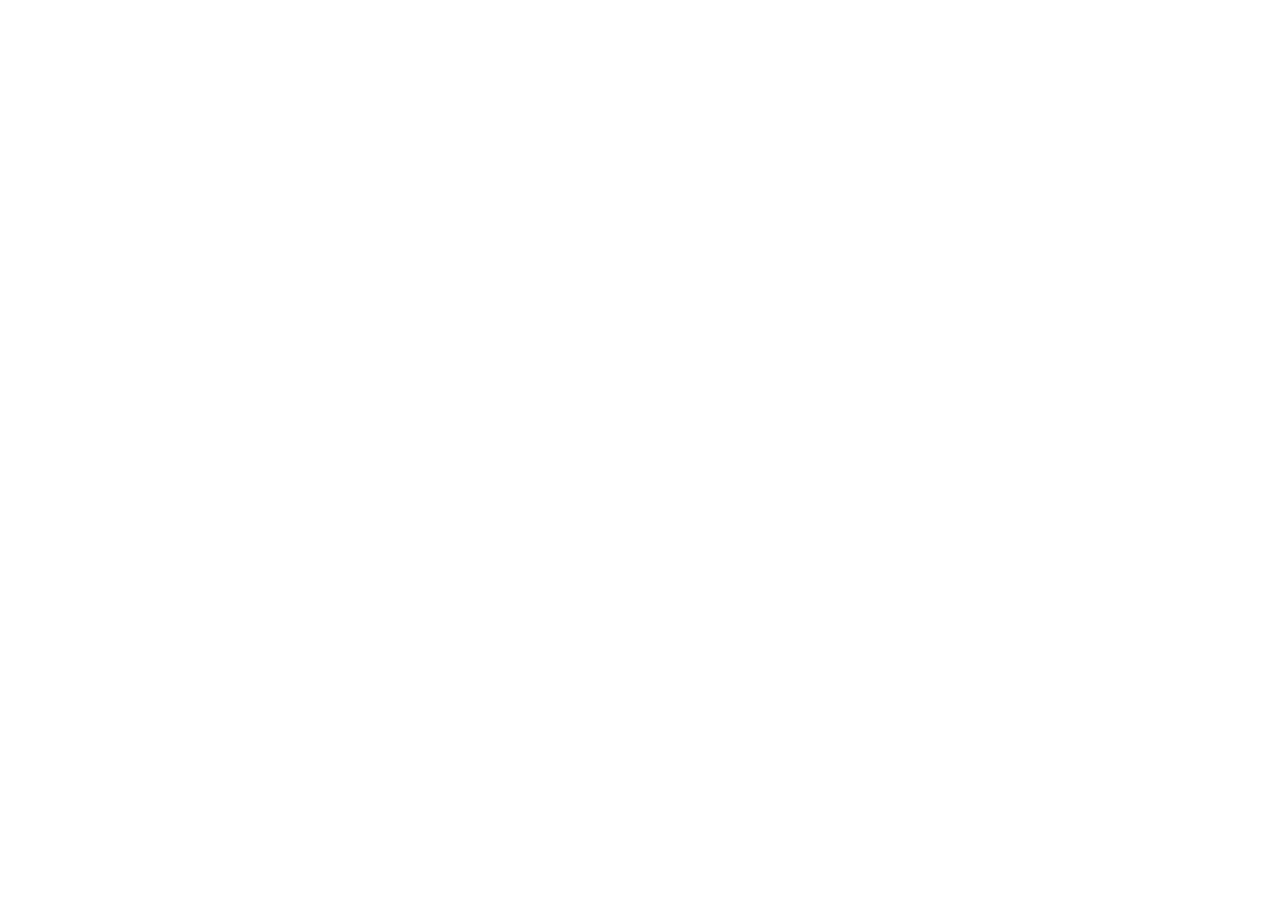
==== question/index.html @ 3b26c225 "feat: show question domain badges" ====
<!doctype html>
<html lang="ko">
  <head>
    <meta charset="UTF-8" />
    <meta
      name="viewport"
      content="width=device-width, initial-scale=1, viewport-fit=cover"
    />
    <title>AWS AI Practitioner 문제 연습장</title>
    <link rel="stylesheet" href="../styles.css" />
  </head>
  <body>
    <div class="app-shell">
      <header class="hero is-hidden" id="hero">
        <p class="hero__eyebrow">AWS AI Practitioner</p>
        <h1>문제 연습장</h1>
        <p class="hero__copy">
          모바일에서 빠르게 문제를 풀고, 정답 이유와 오답 포인트를 바로 확인할 수
          있게 구성했습니다.
        </p>
        <div class="hero__stats" id="hero-stats"></div>
        <div class="hero__actions">
          <div class="start-mode-group" aria-label="시작 방식 선택">
            <a class="primary-button primary-link hero__start-button" href="../question/?order=random">
              랜덤 시작
            </a>
            <a class="secondary-button primary-link hero__start-button" href="../question/?order=sequence">
              순서대로 시작
            </a>
            <a class="secondary-button primary-link hero__start-button" href="../question/?order=reverse">
              역순 시작
            </a>
          </div>
          <section class="exam-launch" aria-label="실전 65문제 모의시험">
            <div class="exam-launch__copy">
              <p class="exam-launch__eyebrow">실전 65문제</p>
              <h2>90분 모의시험</h2>
              <p class="exam-launch__desc">
                도메인 비중 20/24/28/14/14를 반영해 65문항을 구성하고, 이 중
                15문항은 비채점 허수 문항으로 처리합니다.
              </p>
            </div>
            <a class="primary-button primary-link hero__start-button" href="../question/?session=exam&fresh=1">
              실전 시작
            </a>
          </section>
          <button
            class="secondary-button hero__reset-button"
            id="reset-progress-button"
            data-reset-progress="true"
            type="button"
          >
            처음부터 다시 풀기
          </button>
          <p class="hero__hint">
            시작하면 랜딩 영역은 사라지고 문제 화면만 표시됩니다.
          </p>
        </div>
      </header>

      <main class="main-content" id="main-content">
        <section class="panel panel--quiz is-active" id="quiz-panel">
          <div class="panel__toolbar">
            <div class="segmented" role="tablist" aria-label="문제 모드">
              <button class="segmented__button is-active" data-mode="random" type="button">
                문제 풀이
              </button>
              <button class="segmented__button" data-mode="wrong" type="button">
                오답 다시 풀기
              </button>
              <button class="segmented__button" data-mode="glossary" type="button">
                용어정리 모음
              </button>
            </div>
          </div>

          <section class="quiz-view" id="quiz-view">
            <div class="quiz-meta">
              <div class="quiz-meta__badges">
                <span class="pill" id="mode-badge">문제 풀이</span>
                <span class="pill pill--muted" id="question-id">Q 1</span>
                <span class="pill pill--domain is-hidden" id="domain-badge">도메인 1</span>
              </div>
              <button class="ghost-button quiz-meta__list-button" id="open-question-sheet-button" type="button">
                문제 풀이 현황
              </button>
            </div>
            <div class="quiz-progress" id="quiz-progress">
              <span class="pill pill--progress" id="progress-completed">완료 0문제</span>
              <span class="pill pill--success pill--progress" id="progress-correct">정답 0문제</span>
              <span class="pill pill--muted pill--progress" id="progress-remaining">남음 409문제</span>
              <span class="pill pill--danger pill--progress" id="progress-wrong">오답 0문제</span>
            </div>
            <section class="exam-banner is-hidden" id="exam-banner">
              <div class="exam-banner__top">
                <div>
                  <p class="exam-banner__eyebrow">실전 65문제</p>
                  <h3 class="exam-banner__title">AIF-C01 모의시험</h3>
                </div>
                <div class="exam-timer" id="exam-timer">90:00</div>
              </div>
              <div class="exam-banner__pills">
                <span class="pill pill--progress" id="exam-progress-index">1 / 65</span>
                <span class="pill pill--muted pill--progress" id="exam-progress-answered">응답 0문제</span>
                <span class="pill pill--danger pill--progress" id="exam-progress-remaining-time">남은 90:00</span>
              </div>
              <p class="exam-banner__copy">
                도메인 비중을 반영한 총 65문항 중 15문항은 비채점입니다. 시험 중에는
                어떤 문항이 허수인지 표시되지 않고, 정답과 해설은 종료 후에만
                공개됩니다.
              </p>
            </section>

            <article class="question-card" id="question-card">
              <div class="question-card__header">
                <h2 id="question-title">문제를 불러오는 중입니다.</h2>
              </div>
              <p class="question-card__subtitle" id="question-subtitle">
                단일 선택, 복수 선택, 매칭형, 순서형 문제를 제공합니다.
              </p>
              <div class="question-card__body">
                <p class="question-card__prompt" id="question-prompt"></p>
                <p class="question-card__prompt question-card__prompt--english is-hidden" id="question-prompt-english"></p>
              </div>
            </article>

            <form class="options" id="options-form"></form>

            <div class="action-row" id="action-row">
              <button class="primary-button" id="check-answer-button" type="button" disabled>
                정답 확인
              </button>
            </div>

            <section class="feedback-card is-hidden" id="feedback-card"></section>
            <section class="exam-result-card is-hidden" id="exam-result-card"></section>

            <section class="wrong-note is-hidden" id="wrong-note-summary">
              <div class="wrong-note__header">
                <h3>오답 노트</h3>
                <div class="wrong-note__actions">
                  <button class="ghost-button" id="remove-current-wrong-button" type="button">
                    현재 문제 제거
                  </button>
                  <button class="ghost-button" id="clear-wrong-button" type="button">
                    초기화
                  </button>
                </div>
              </div>
              <div id="wrong-note-list"></div>
            </section>
          </section>

          <section class="glossary-view is-hidden" id="glossary-view">
            <div class="glossary-toolbar">
              <label class="search-field">
                <span>검색</span>
                <input
                  id="glossary-search"
                  type="search"
                  placeholder="예: RAG, Bedrock, Temperature"
                />
              </label>
            </div>
            <div class="glossary-grid" id="glossary-grid"></div>
          </section>
        </section>

        <div class="floating-actions">
          <a class="ghost-button ghost-button--floating ghost-button--floating-secondary primary-link" href="../">
            홈
          </a>
          <button class="ghost-button ghost-button--floating" id="next-question-button" type="button">
            다음
          </button>
        </div>
      </main>

      <div class="sheet-backdrop is-hidden" id="question-sheet-backdrop"></div>
      <section class="question-sheet is-hidden" id="question-sheet" aria-hidden="true">
        <div class="question-sheet__grabber"></div>
        <div class="question-sheet__header">
          <div>
            <p class="question-sheet__eyebrow">문제 목록</p>
            <h2>전체 진행 현황</h2>
          </div>
          <button class="ghost-button" id="close-question-sheet-button" type="button">
            닫기
          </button>
        </div>
        <div class="question-status-summary" id="question-status-summary-sheet"></div>
        <div class="question-palette" id="question-palette-sheet"></div>
      </section>
    </div>

    <script src="../questions.js"></script>
    <script src="../app.js"></script>
  </body>
</html>
---- styles.css ----
:root {
  --bg: #f6efe3;
  --bg-strong: #eedec9;
  --surface: rgba(255, 251, 245, 0.92);
  --surface-strong: #fff9f0;
  --line: rgba(137, 94, 42, 0.14);
  --line-strong: rgba(137, 94, 42, 0.24);
  --ink: #1f2937;
  --ink-soft: #5f6777;
  --accent: #ff6b2c;
  --accent-strong: #d94a11;
  --accent-wash: rgba(255, 107, 44, 0.12);
  --success: #1f8a52;
  --success-wash: rgba(31, 138, 82, 0.12);
  --danger: #cf3e36;
  --danger-wash: rgba(207, 62, 54, 0.12);
  --shadow: 0 16px 38px rgba(92, 64, 25, 0.12);
  --radius-xl: 28px;
  --radius-lg: 22px;
  --radius-md: 16px;
  --radius-sm: 12px;
  --font-sans: "SUIT Variable", "Pretendard Variable", "Noto Sans KR",
    "Apple SD Gothic Neo", sans-serif;
}

* {
  box-sizing: border-box;
}

html {
  min-height: 100%;
}

body {
  margin: 0;
  min-height: 100vh;
  background:
    radial-gradient(circle at top, rgba(255, 232, 189, 0.88), transparent 36%),
    linear-gradient(180deg, #fff8ef 0%, var(--bg) 58%, #e9ddcc 100%);
  color: var(--ink);
  font-family: var(--font-sans);
}

body.is-sheet-open {
  overflow: hidden;
}

button,
a,
input,
select {
  font: inherit;
}

.app-shell {
  width: min(100%, 760px);
  margin: 0 auto;
  padding: 20px 16px calc(32px + env(safe-area-inset-bottom));
}

.app-shell--started {
  padding-bottom: calc(120px + env(safe-area-inset-bottom));
}

.hero {
  position: relative;
  overflow: hidden;
  padding: 22px 20px;
  border: 1px solid rgba(255, 255, 255, 0.64);
  border-radius: 32px;
  background:
    linear-gradient(145deg, rgba(255, 255, 255, 0.8), rgba(255, 244, 230, 0.95)),
    linear-gradient(120deg, rgba(255, 107, 44, 0.08), transparent 40%);
  box-shadow: var(--shadow);
}

.hero::after {
  content: "";
  position: absolute;
  inset: auto -28px -44px auto;
  width: 148px;
  height: 148px;
  border-radius: 50%;
  background: rgba(255, 107, 44, 0.12);
  filter: blur(2px);
}

.hero__eyebrow {
  margin: 0 0 6px;
  color: var(--accent-strong);
  font-size: 0.82rem;
  font-weight: 800;
  letter-spacing: 0.08em;
  text-transform: uppercase;
}

.hero h1 {
  margin: 0;
  font-size: clamp(1.85rem, 6vw, 2.6rem);
  line-height: 1.05;
  letter-spacing: -0.04em;
}

.hero__copy {
  position: relative;
  z-index: 1;
  margin: 12px 0 0;
  max-width: 32rem;
  color: var(--ink-soft);
  line-height: 1.6;
}

.hero__stats {
  display: grid;
  grid-template-columns: repeat(3, minmax(0, 1fr));
  gap: 10px;
  margin-top: 16px;
}

.hero__actions {
  position: relative;
  z-index: 1;
  display: grid;
  gap: 10px;
  margin-top: 18px;
}

.start-mode-group {
  display: grid;
  gap: 8px;
}

.hero__start-button {
  width: 100%;
}

.hero__reset-button {
  width: 100%;
}

.exam-launch {
  display: grid;
  gap: 12px;
  padding: 16px;
  border: 1px solid rgba(255, 107, 44, 0.16);
  border-radius: 22px;
  background:
    linear-gradient(135deg, rgba(255, 107, 44, 0.1), rgba(255, 255, 255, 0.76)),
    rgba(255, 255, 255, 0.74);
}

.exam-launch__copy h2 {
  margin: 0;
  font-size: 1.12rem;
}

.exam-launch__eyebrow,
.exam-banner__eyebrow {
  margin: 0 0 4px;
  color: var(--accent-strong);
  font-size: 0.76rem;
  font-weight: 800;
  letter-spacing: 0.06em;
  text-transform: uppercase;
}

.exam-launch__desc,
.exam-banner__copy {
  margin: 8px 0 0;
  color: var(--ink-soft);
  line-height: 1.55;
  font-size: 0.92rem;
}

.primary-link {
  display: inline-flex;
  align-items: center;
  justify-content: center;
  text-decoration: none;
}

.hero__hint {
  margin: 0;
  color: var(--ink-soft);
  font-size: 0.9rem;
  line-height: 1.5;
}

.overview-board {
  margin-top: 16px;
  padding: 18px;
  border: 1px solid rgba(255, 255, 255, 0.64);
  border-radius: 28px;
  background: rgba(255, 250, 242, 0.84);
  box-shadow: var(--shadow);
}

.overview-board__header,
.question-sheet__header {
  display: flex;
  align-items: flex-start;
  justify-content: space-between;
  gap: 12px;
}

.overview-board__eyebrow,
.question-sheet__eyebrow {
  margin: 0 0 4px;
  color: var(--accent-strong);
  font-size: 0.8rem;
  font-weight: 800;
  letter-spacing: 0.04em;
  text-transform: uppercase;
}

.overview-board h2,
.question-sheet h2 {
  margin: 0;
  font-size: 1.24rem;
}

.overview-board__copy {
  margin: 10px 0 0;
  color: var(--ink-soft);
  line-height: 1.55;
  font-size: 0.94rem;
}

.question-status-summary {
  display: grid;
  grid-template-columns: repeat(3, minmax(0, 1fr));
  gap: 6px;
  margin-top: 12px;
}

.status-card {
  padding: 10px 8px;
  border: 1px solid var(--line);
  border-radius: 14px;
  background: rgba(255, 255, 255, 0.7);
  text-align: center;
}

.status-card--pending {
  background: rgba(31, 41, 55, 0.05);
}

.status-card--correct {
  background: var(--success-wash);
  border-color: rgba(31, 138, 82, 0.24);
}

.status-card--wrong {
  background: var(--danger-wash);
  border-color: rgba(207, 62, 54, 0.2);
}

.status-card__label {
  display: block;
  color: var(--ink-soft);
  font-size: 0.76rem;
  font-weight: 700;
}

.status-card__value {
  display: block;
  margin-top: 3px;
  font-size: 1rem;
  line-height: 1;
}

.question-palette {
  display: grid;
  grid-template-columns: repeat(14, minmax(0, 1fr));
  gap: 3px;
  margin-top: 12px;
}

.question-palette--overview {
  max-height: none;
  overflow: visible;
  padding-right: 0;
}

.question-palette__item {
  display: inline-flex;
  align-items: center;
  justify-content: center;
  min-height: 24px;
  padding: 0 2px;
  border: 1px solid transparent;
  border-radius: 8px;
  text-decoration: none;
  cursor: pointer;
  font-size: 0.68rem;
  font-weight: 800;
  line-height: 1;
  white-space: nowrap;
}

.question-palette__item--pending {
  background: rgba(31, 41, 55, 0.06);
  color: var(--ink-soft);
}

.question-palette__item--correct {
  background: var(--success-wash);
  color: var(--success);
}

.question-palette__item--wrong {
  background: var(--danger-wash);
  color: var(--danger);
}

.question-palette__item.is-current {
  border-color: rgba(255, 107, 44, 0.44);
  box-shadow: 0 0 0 3px rgba(255, 107, 44, 0.14);
}

.stat-card {
  padding: 12px 14px;
  border: 1px solid var(--line);
  border-radius: 18px;
  background: rgba(255, 255, 255, 0.6);
}

.stat-card__label {
  display: block;
  color: var(--ink-soft);
  font-size: 0.76rem;
}

.stat-card__value {
  display: block;
  margin-top: 4px;
  font-size: 1.12rem;
  font-weight: 800;
}

.main-content {
  margin-top: 16px;
}

.app-shell--started .main-content {
  margin-top: 0;
}

.panel {
  padding: 16px;
  border: 1px solid rgba(255, 255, 255, 0.6);
  border-radius: 28px;
  background: rgba(255, 250, 242, 0.84);
  box-shadow: var(--shadow);
  backdrop-filter: blur(8px);
}

.panel__toolbar {
  margin-bottom: 18px;
}

.segmented {
  display: flex;
  gap: 8px;
  width: 100%;
  padding: 6px;
  border: 1px solid var(--line);
  border-radius: 18px;
  background: rgba(255, 255, 255, 0.7);
  overflow-x: auto;
}

.segmented__button {
  flex: 1 0 0;
  min-width: max-content;
  padding: 12px 14px;
  border: 0;
  border-radius: 14px;
  background: transparent;
  color: var(--ink-soft);
  font-weight: 700;
}

.segmented__button.is-active {
  background: linear-gradient(135deg, var(--accent), #ff9454);
  color: white;
  box-shadow: 0 10px 24px rgba(255, 107, 44, 0.22);
}

.quiz-view,
.glossary-view {
  animation: fade-up 240ms ease;
}

.quiz-meta,
.action-row,
.wrong-note__header,
.glossary-toolbar,
.question-card__header {
  display: flex;
  align-items: center;
  justify-content: space-between;
  gap: 10px;
}

.quiz-meta__badges,
.wrong-note__actions {
  display: flex;
  align-items: center;
  gap: 8px;
  flex-wrap: wrap;
}

.quiz-meta__list-button {
  flex: 0 0 auto;
}

.quiz-progress {
  display: flex;
  flex-wrap: wrap;
  gap: 8px;
  margin-top: 10px;
}

.exam-banner,
.exam-result-card {
  margin-top: 14px;
  padding: 18px;
  border: 1px solid rgba(255, 107, 44, 0.18);
  border-radius: var(--radius-xl);
  background:
    linear-gradient(140deg, rgba(255, 255, 255, 0.9), rgba(255, 244, 229, 0.94)),
    var(--surface);
}

.exam-banner__top {
  display: flex;
  align-items: flex-start;
  justify-content: space-between;
  gap: 12px;
}

.exam-banner__title,
.exam-result-card__title {
  margin: 0;
  font-size: 1.1rem;
}

.exam-banner__pills,
.exam-result-card__grid,
.exam-result-card__actions {
  display: grid;
  gap: 8px;
}

.exam-banner__pills {
  margin-top: 14px;
  grid-template-columns: repeat(3, minmax(0, 1fr));
}

.exam-timer {
  display: inline-flex;
  align-items: center;
  justify-content: center;
  min-width: 92px;
  min-height: 42px;
  padding: 8px 12px;
  border-radius: 16px;
  background: rgba(31, 41, 55, 0.88);
  color: white;
  font-size: 1rem;
  font-weight: 900;
  letter-spacing: 0.03em;
}

.exam-timer.is-expiring {
  background: linear-gradient(135deg, #e85a4f, #cf3e36);
}

.pill--progress {
  min-height: 34px;
  padding: 7px 12px;
}

.pill {
  display: inline-flex;
  align-items: center;
  gap: 6px;
  padding: 8px 10px;
  border-radius: 999px;
  background: var(--accent-wash);
  color: var(--accent-strong);
  font-size: 0.82rem;
  font-weight: 800;
}

.pill--muted {
  background: rgba(31, 41, 55, 0.06);
  color: var(--ink-soft);
}

.pill--domain {
  background: rgba(137, 94, 42, 0.1);
  color: #895e2a;
}

.pill--success {
  background: var(--success-wash);
  color: var(--success);
}

.pill--danger {
  background: var(--danger-wash);
  color: var(--danger);
}

.question-card,
.feedback-card,
.wrong-note,
.glossary-card {
  margin-top: 14px;
  padding: 18px;
  border: 1px solid var(--line);
  border-radius: var(--radius-xl);
  background: var(--surface);
}

.question-card__subtitle {
  margin: 8px 0 0;
  color: var(--ink-soft);
  line-height: 1.55;
}

.question-card__body {
  margin-top: 16px;
}

.question-card__prompt {
  margin: 0;
  white-space: pre-line;
  line-height: 1.7;
  font-size: 1rem;
}

.question-card__prompt--english {
  margin-top: 12px;
  padding-top: 12px;
  border-top: 1px dashed var(--line-strong);
  color: var(--ink-soft);
  font-size: 0.94rem;
}

.options {
  display: grid;
  gap: 10px;
  margin-top: 14px;
}

.response-helper {
  padding: 12px 14px;
  border: 1px dashed var(--line-strong);
  border-radius: 16px;
  background: rgba(255, 255, 255, 0.58);
  color: var(--ink-soft);
  font-size: 0.93rem;
  line-height: 1.55;
}

.option-card {
  display: block;
  position: relative;
  cursor: pointer;
}

.option-card input {
  position: absolute;
  opacity: 0;
  pointer-events: none;
}

.option-card__inner {
  display: flex;
  gap: 12px;
  align-items: flex-start;
  padding: 16px;
  border: 1px solid var(--line);
  border-radius: 18px;
  background: var(--surface-strong);
  transition:
    transform 140ms ease,
    border-color 140ms ease,
    background 140ms ease,
    box-shadow 140ms ease;
}

.option-card__key {
  display: inline-flex;
  flex: 0 0 34px;
  align-items: center;
  justify-content: center;
  height: 34px;
  border-radius: 12px;
  background: rgba(31, 41, 55, 0.06);
  color: var(--ink-soft);
  font-weight: 800;
}

.option-card__body {
  display: grid;
  gap: 6px;
}

.option-card__text {
  margin: 0;
  line-height: 1.55;
}

.option-card__subtext {
  color: var(--ink-soft);
  font-size: 0.9rem;
  line-height: 1.5;
}

.option-card:hover .option-card__inner,
.option-card input:focus-visible + .option-card__inner {
  transform: translateY(-1px);
  border-color: rgba(255, 107, 44, 0.34);
}

.option-card.is-selected .option-card__inner {
  border-color: rgba(255, 107, 44, 0.6);
  background: rgba(255, 107, 44, 0.08);
  box-shadow: 0 10px 24px rgba(255, 107, 44, 0.14);
}

.option-card.is-correct .option-card__inner {
  border-color: rgba(31, 138, 82, 0.4);
  background: var(--success-wash);
}

.option-card.is-wrong .option-card__inner {
  border-color: rgba(207, 62, 54, 0.4);
  background: var(--danger-wash);
}

.matching-grid,
.ordering-list {
  display: grid;
  gap: 10px;
}

.matching-row,
.ordering-item {
  display: grid;
  gap: 12px;
  padding: 16px;
  border: 1px solid var(--line);
  border-radius: 18px;
  background: var(--surface-strong);
}

.matching-row.is-correct,
.ordering-item.is-correct {
  border-color: rgba(31, 138, 82, 0.4);
  background: var(--success-wash);
}

.matching-row.is-wrong,
.ordering-item.is-wrong {
  border-color: rgba(207, 62, 54, 0.4);
  background: var(--danger-wash);
}

.matching-row__prompt,
.ordering-item__text {
  margin: 0;
  line-height: 1.6;
}

.matching-row__select {
  display: grid;
  gap: 8px;
}

.matching-row__select span {
  color: var(--ink-soft);
  font-size: 0.86rem;
  font-weight: 700;
}

.matching-row__select select {
  width: 100%;
  min-height: 48px;
  padding: 12px 14px;
  border: 1px solid var(--line);
  border-radius: 14px;
  background: rgba(255, 255, 255, 0.94);
  color: var(--ink);
}

.matching-row__answer,
.ordering-item__answer,
.wrong-item__answer {
  margin: 0;
  color: var(--ink-soft);
  line-height: 1.55;
  font-size: 0.92rem;
}

.ordering-item {
  grid-template-columns: auto 1fr auto;
  align-items: start;
}

.ordering-item__order {
  display: inline-flex;
  align-items: center;
  justify-content: center;
  width: 34px;
  height: 34px;
  border-radius: 12px;
  background: rgba(31, 41, 55, 0.06);
  color: var(--ink-soft);
  font-weight: 800;
}

.ordering-item__body {
  display: grid;
  gap: 8px;
}

.ordering-item__controls {
  display: grid;
  gap: 8px;
}

.order-button {
  min-width: 56px;
  min-height: 42px;
  padding: 10px 12px;
  border: 0;
  border-radius: 12px;
  background: rgba(31, 41, 55, 0.08);
  color: var(--ink);
  font-weight: 800;
}

.order-button:disabled {
  opacity: 0.45;
}

.action-row {
  margin-top: 14px;
}

.primary-button,
.secondary-button,
.ghost-button {
  border: 0;
  border-radius: 16px;
  font-weight: 800;
}

.primary-button,
.secondary-button {
  flex: 1 0 0;
  min-height: 50px;
  padding: 14px 16px;
}

.primary-button {
  background: linear-gradient(135deg, var(--accent), #ff9454);
  color: white;
  box-shadow: 0 16px 28px rgba(255, 107, 44, 0.22);
}

.primary-button:disabled {
  opacity: 0.45;
  box-shadow: none;
}

.secondary-button,
.ghost-button {
  background: rgba(31, 41, 55, 0.05);
  color: var(--ink);
}

.ghost-button {
  min-height: 42px;
  padding: 10px 12px;
  white-space: nowrap;
}

.ghost-button:disabled {
  opacity: 0.45;
}

.floating-actions {
  position: fixed;
  right: 16px;
  bottom: max(92px, calc(16px + env(safe-area-inset-bottom)));
  z-index: 40;
  display: grid;
  gap: 10px;
  justify-items: end;
}

.ghost-button--floating {
  display: inline-flex;
  align-items: center;
  justify-content: center;
  width: 63.69px;
  min-width: 63.69px;
  height: 47.5px;
  min-height: 47.5px;
  padding: 0;
  border-radius: 999px;
  text-decoration: none;
}

.ghost-button--floating-secondary {
  background: rgba(255, 255, 255, 0.92);
  color: var(--ink);
  border: 1px solid rgba(92, 64, 25, 0.08);
  box-shadow: 0 12px 28px rgba(92, 64, 25, 0.14);
}

.ghost-button--floating:not(.ghost-button--floating-secondary) {
  background: linear-gradient(135deg, var(--accent), #ff9454);
  color: white;
  box-shadow: 0 18px 36px rgba(255, 107, 44, 0.28);
}

.ghost-button--floating:disabled {
  opacity: 0.4;
  box-shadow: none;
}

.sheet-backdrop {
  position: fixed;
  inset: 0;
  z-index: 70;
  background: rgba(15, 23, 42, 0.34);
}

.question-sheet {
  position: fixed;
  left: 50%;
  bottom: 0;
  z-index: 71;
  width: min(100%, 760px);
  max-height: calc(100dvh - 8px);
  padding: 12px 12px calc(14px + env(safe-area-inset-bottom));
  border-radius: 28px 28px 0 0;
  background: rgba(255, 249, 240, 0.98);
  box-shadow: 0 -18px 42px rgba(15, 23, 42, 0.16);
  overflow-y: auto;
  transform: translateX(-50%);
}

.question-sheet__grabber {
  width: 52px;
  height: 5px;
  margin: 0 auto 12px;
  border-radius: 999px;
  background: rgba(31, 41, 55, 0.14);
}

.feedback-card {
  white-space: pre-line;
}

.feedback-card__status {
  display: inline-flex;
  align-items: center;
  gap: 8px;
  padding: 8px 12px;
  border-radius: 999px;
  font-weight: 800;
}

.feedback-card__status.is-correct {
  background: var(--success-wash);
  color: var(--success);
}

.feedback-card__status.is-wrong {
  background: var(--danger-wash);
  color: var(--danger);
}

.exam-result-card__status {
  display: inline-flex;
  align-items: center;
  justify-content: center;
  padding: 8px 12px;
  border-radius: 999px;
  font-weight: 800;
}

.exam-result-card__status.is-pass {
  background: var(--success-wash);
  color: var(--success);
}

.exam-result-card__status.is-fail {
  background: var(--danger-wash);
  color: var(--danger);
}

.exam-result-card__copy,
.exam-result-card__note {
  margin: 10px 0 0;
  color: var(--ink-soft);
  line-height: 1.6;
}

.exam-result-card__grid {
  margin-top: 14px;
  grid-template-columns: repeat(2, minmax(0, 1fr));
}

.exam-result-stat {
  padding: 14px;
  border: 1px solid var(--line);
  border-radius: 18px;
  background: rgba(255, 255, 255, 0.72);
}

.exam-result-stat__label {
  display: block;
  color: var(--ink-soft);
  font-size: 0.82rem;
}

.exam-result-stat__value {
  display: block;
  margin-top: 4px;
  font-size: 1.08rem;
  font-weight: 900;
}

.exam-result-card__actions {
  margin-top: 14px;
}

.exam-result-card__actions .primary-button,
.exam-result-card__actions .secondary-button {
  width: 100%;
}

.feedback-card__title {
  margin: 14px 0 8px;
  font-size: 1.02rem;
}

.feedback-card__line {
  margin: 0;
  color: var(--ink-soft);
  line-height: 1.65;
}

.feedback-list {
  margin: 10px 0 0;
  padding-left: 18px;
  color: var(--ink-soft);
}

.feedback-list li {
  line-height: 1.65;
}

.wrong-note__header h3 {
  margin: 0;
}

.wrong-item {
  display: grid;
  gap: 6px;
  padding: 14px 0;
  border-top: 1px solid var(--line);
}

.wrong-item:first-child {
  border-top: 0;
}

.wrong-item__top {
  display: flex;
  align-items: center;
  justify-content: space-between;
  gap: 10px;
}

.wrong-item__title {
  margin: 0;
  font-weight: 800;
}

.wrong-item__meta {
  color: var(--ink-soft);
  font-size: 0.88rem;
}

.wrong-item__excerpt {
  margin: 0;
  color: var(--ink-soft);
  line-height: 1.55;
}

.wrong-item__button {
  align-self: flex-start;
  padding: 10px 12px;
  border: 0;
  border-radius: 12px;
  background: rgba(255, 107, 44, 0.1);
  color: var(--accent-strong);
  font-weight: 800;
}

.glossary-toolbar {
  margin-bottom: 12px;
}

.search-field {
  display: grid;
  gap: 8px;
  width: 100%;
}

.search-field span {
  color: var(--ink-soft);
  font-size: 0.88rem;
  font-weight: 700;
}

.search-field input {
  width: 100%;
  min-height: 48px;
  padding: 12px 14px;
  border: 1px solid var(--line);
  border-radius: 16px;
  background: rgba(255, 255, 255, 0.86);
}

.glossary-grid {
  display: grid;
  gap: 12px;
}

.glossary-card {
  margin-top: 0;
}

.glossary-card__term {
  margin: 0;
  font-size: 1.04rem;
}

.glossary-card__desc {
  margin: 10px 0 0;
  color: var(--ink-soft);
  line-height: 1.65;
}

.glossary-card__links {
  display: flex;
  flex-wrap: wrap;
  gap: 8px;
  margin-top: 12px;
}

.glossary-card__link {
  padding: 8px 10px;
  border: 0;
  border-radius: 999px;
  background: rgba(31, 41, 55, 0.06);
  color: var(--ink);
  font-weight: 700;
}

.empty-state {
  padding: 26px 18px;
  border: 1px dashed var(--line-strong);
  border-radius: 20px;
  background: rgba(255, 255, 255, 0.46);
  color: var(--ink-soft);
  text-align: center;
  line-height: 1.7;
}

.is-hidden {
  display: none !important;
}

body.is-exam-mode .panel__toolbar,
body.is-exam-mode #quiz-progress,
body.is-exam-mode #open-question-sheet-button,
body.is-exam-mode #next-question-button,
body.is-exam-mode #wrong-note-summary {
  display: none !important;
}

@keyframes fade-up {
  from {
    opacity: 0;
    transform: translateY(8px);
  }
  to {
    opacity: 1;
    transform: translateY(0);
  }
}

@media (min-width: 720px) {
  .app-shell {
    padding-top: 28px;
  }

  .hero,
  .panel {
    padding: 22px;
  }

  .start-mode-group {
    grid-template-columns: repeat(3, minmax(0, 1fr));
  }

  .exam-launch {
    grid-template-columns: minmax(0, 1fr) auto;
    align-items: center;
  }

  .glossary-grid {
    grid-template-columns: repeat(2, minmax(0, 1fr));
  }

  .question-palette {
    grid-template-columns: repeat(18, minmax(0, 1fr));
  }
}

@media (max-width: 520px) {
  .hero__stats {
    grid-template-columns: 1fr;
  }

  .overview-board__header,
  .question-sheet__header,
  .action-row,
  .question-card__header,
  .wrong-note__header,
  .glossary-toolbar,
  .exam-banner__top {
    flex-direction: column;
    align-items: stretch;
  }

  .wrong-item__top {
    flex-direction: column;
    align-items: flex-start;
  }

  .floating-actions {
    right: 16px;
  }

  .question-palette {
    grid-template-columns: repeat(15, minmax(0, 1fr));
    gap: 3px;
  }

  .exam-banner__pills,
  .exam-result-card__grid {
    grid-template-columns: 1fr;
  }

  .question-palette__item {
    min-height: 22px;
    font-size: 0.62rem;
    border-radius: 7px;
  }

  .ordering-item {
    grid-template-columns: 1fr;
  }

  .ordering-item__controls {
    grid-template-columns: repeat(2, minmax(0, 1fr));
  }
}
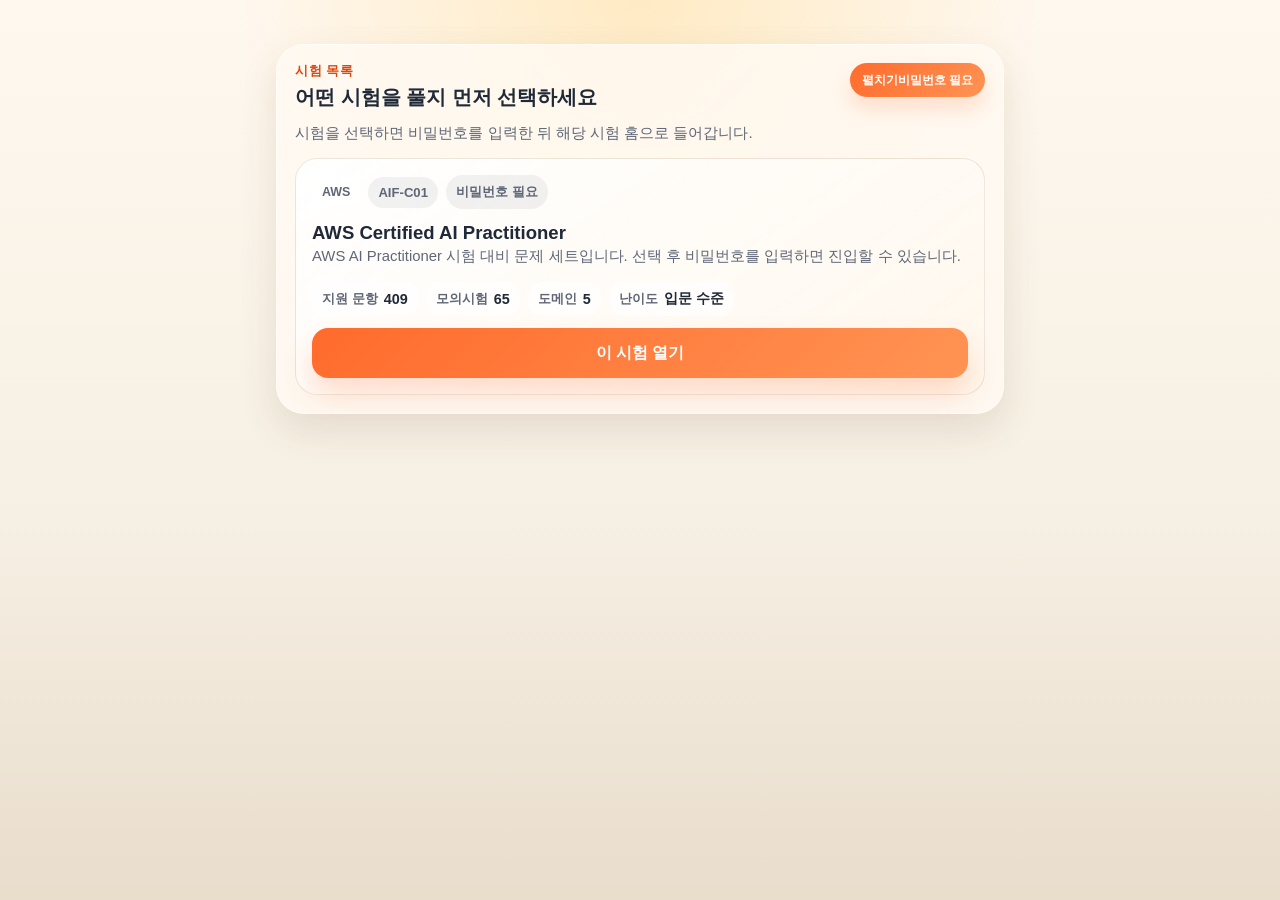
==== commit 3c530962: "feat: add exam selection front door" ====
--- a/question/index.html
+++ b/question/index.html
@@ -6,28 +6,40 @@
       name="viewport"
       content="width=device-width, initial-scale=1, viewport-fit=cover"
     />
-    <title>AWS AI Practitioner 문제 연습장</title>
+    <title>exam-practice | AWS AI Practitioner</title>
     <link rel="stylesheet" href="../styles.css" />
   </head>
   <body>
     <div class="app-shell">
       <header class="hero is-hidden" id="hero">
-        <p class="hero__eyebrow">AWS AI Practitioner</p>
-        <h1>문제 연습장</h1>
-        <p class="hero__copy">
+        <p class="hero__eyebrow">exam-practice</p>
+        <h1 id="hero-title">문제 연습장</h1>
+        <p class="hero__copy" id="hero-copy">
           모바일에서 빠르게 문제를 풀고, 정답 이유와 오답 포인트를 바로 확인할 수
           있게 구성했습니다.
         </p>
         <div class="hero__stats" id="hero-stats"></div>
         <div class="hero__actions">
           <div class="start-mode-group" aria-label="시작 방식 선택">
-            <a class="primary-button primary-link hero__start-button" href="../question/?order=random">
+            <a
+              class="primary-button primary-link hero__start-button"
+              data-start-order="random"
+              href="../question/?exam=aif-c01&order=random"
+            >
               랜덤 시작
             </a>
-            <a class="secondary-button primary-link hero__start-button" href="../question/?order=sequence">
+            <a
+              class="secondary-button primary-link hero__start-button"
+              data-start-order="sequence"
+              href="../question/?exam=aif-c01&order=sequence"
+            >
               순서대로 시작
             </a>
-            <a class="secondary-button primary-link hero__start-button" href="../question/?order=reverse">
+            <a
+              class="secondary-button primary-link hero__start-button"
+              data-start-order="reverse"
+              href="../question/?exam=aif-c01&order=reverse"
+            >
               역순 시작
             </a>
           </div>
@@ -40,7 +52,11 @@
                 15문항은 비채점 허수 문항으로 처리합니다.
               </p>
             </div>
-            <a class="primary-button primary-link hero__start-button" href="../question/?session=exam&fresh=1">
+            <a
+              class="primary-button primary-link hero__start-button"
+              data-start-session="exam"
+              href="../question/?exam=aif-c01&session=exam&fresh=1"
+            >
               실전 시작
             </a>
           </section>
@@ -81,10 +97,22 @@
                 <span class="pill pill--muted" id="question-id">Q 1</span>
                 <span class="pill pill--domain is-hidden" id="domain-badge">도메인 1</span>
               </div>
-              <button class="ghost-button quiz-meta__list-button" id="open-question-sheet-button" type="button">
-                문제 풀이 현황
-              </button>
-            </div>
+              <div class="quiz-meta__actions">
+                <button class="ghost-button quiz-meta__list-button" id="open-question-search-button" type="button">
+                  <span class="icon-label">
+                    <svg class="icon-label__icon icon-label__icon--search" viewBox="0 0 24 24" aria-hidden="true">
+                      <circle cx="11" cy="11" r="6.5"></circle>
+                      <path d="M16 16L21 21"></path>
+                    </svg>
+                    <span>텍스트기반 문제 검색</span>
+                  </span>
+                </button>
+                <button class="ghost-button quiz-meta__list-button" id="open-question-sheet-button" type="button">
+                  문제풀이 현황 0/409
+                </button>
+              </div>
+            </div>
+            <p class="quiz-meta__copy is-hidden" id="question-meta-copy"></p>
             <div class="quiz-progress" id="quiz-progress">
               <span class="pill pill--progress" id="progress-completed">완료 0문제</span>
               <span class="pill pill--success pill--progress" id="progress-correct">정답 0문제</span>
@@ -127,6 +155,9 @@
             <form class="options" id="options-form"></form>
 
             <div class="action-row" id="action-row">
+              <button class="secondary-button is-hidden" id="previous-question-button" type="button">
+                이전
+              </button>
               <button class="primary-button" id="check-answer-button" type="button" disabled>
                 정답 확인
               </button>
@@ -167,7 +198,11 @@
         </section>
 
         <div class="floating-actions">
-          <a class="ghost-button ghost-button--floating ghost-button--floating-secondary primary-link" href="../">
+          <a
+            class="ghost-button ghost-button--floating ghost-button--floating-secondary primary-link"
+            data-home-link
+            href="../?exam=aif-c01"
+          >
             홈
           </a>
           <button class="ghost-button ghost-button--floating" id="next-question-button" type="button">
@@ -188,6 +223,26 @@
             닫기
           </button>
         </div>
+        <section class="question-sheet__search" id="question-sheet-search">
+          <label class="search-field">
+            <span class="icon-label">
+              <svg class="icon-label__icon icon-label__icon--search" viewBox="0 0 24 24" aria-hidden="true">
+                <circle cx="11" cy="11" r="6.5"></circle>
+                <path d="M16 16L21 21"></path>
+              </svg>
+              <span>텍스트기반 문제 검색</span>
+            </span>
+            <input
+              id="sheet-search-input"
+              type="search"
+              placeholder="예: temperature, fairness, Kendra"
+            />
+          </label>
+          <div class="search-result-summary" id="sheet-search-summary">
+            검색어를 입력하면 관련 문제 목록이 나옵니다.
+          </div>
+          <div class="search-result-list search-result-list--sheet" id="sheet-search-results"></div>
+        </section>
         <div class="question-status-summary" id="question-status-summary-sheet"></div>
         <div class="question-palette" id="question-palette-sheet"></div>
       </section>
--- a/styles.css
+++ b/styles.css
@@ -186,6 +186,96 @@
   line-height: 1.5;
 }
 
+.exam-catalog__toggle {
+  cursor: default;
+}
+
+.exam-catalog__list {
+  display: grid;
+  gap: 12px;
+  margin-top: 14px;
+}
+
+.exam-card {
+  display: grid;
+  gap: 12px;
+  padding: 16px;
+  border: 1px solid var(--line);
+  border-radius: 22px;
+  background:
+    linear-gradient(145deg, rgba(255, 255, 255, 0.84), rgba(255, 247, 236, 0.94)),
+    rgba(255, 255, 255, 0.7);
+  transition:
+    border-color 0.18s ease,
+    transform 0.18s ease,
+    box-shadow 0.18s ease;
+}
+
+.exam-card.is-current {
+  border-color: rgba(255, 107, 44, 0.28);
+  box-shadow: 0 14px 24px rgba(255, 107, 44, 0.12);
+}
+
+.exam-card__top,
+.exam-card__meta {
+  display: flex;
+  align-items: center;
+  gap: 8px;
+  flex-wrap: wrap;
+}
+
+.exam-card__provider {
+  display: inline-flex;
+  align-items: center;
+  padding: 7px 10px;
+  border-radius: 999px;
+  background: rgba(255, 255, 255, 0.76);
+  color: var(--ink-soft);
+  font-size: 0.78rem;
+  font-weight: 800;
+}
+
+.exam-card__title {
+  margin: 0;
+  font-size: 1.16rem;
+  line-height: 1.3;
+}
+
+.exam-card__desc {
+  margin: 0;
+  color: var(--ink-soft);
+  font-size: 0.93rem;
+  line-height: 1.6;
+}
+
+.exam-card__metric {
+  display: inline-flex;
+  align-items: center;
+  padding: 8px 10px;
+  border-radius: 14px;
+  background: rgba(255, 255, 255, 0.72);
+  color: var(--ink-soft);
+  font-size: 0.84rem;
+  font-weight: 700;
+}
+
+.exam-card__metric strong {
+  margin-left: 6px;
+  color: var(--ink);
+  font-size: 0.9rem;
+}
+
+.exam-card__actions {
+  display: flex;
+  align-items: center;
+  gap: 8px;
+  flex-wrap: wrap;
+}
+
+.exam-card__button {
+  width: 100%;
+}
+
 .overview-board {
   margin-top: 16px;
   padding: 18px;
@@ -226,6 +316,165 @@
   font-size: 0.94rem;
 }
 
+.exam-overview__level {
+  white-space: nowrap;
+}
+
+.overview-board__summary {
+  cursor: pointer;
+  list-style: none;
+}
+
+.overview-board__summary::-webkit-details-marker {
+  display: none;
+}
+
+.overview-board__summary-side {
+  display: flex;
+  align-items: center;
+  gap: 8px;
+  flex-wrap: wrap;
+  justify-content: flex-end;
+}
+
+.overview-board__toggle {
+  display: inline-flex;
+  align-items: center;
+  justify-content: center;
+  min-height: 34px;
+  padding: 7px 12px;
+  border-radius: 999px;
+  background: linear-gradient(135deg, var(--accent), #ff9454);
+  color: white;
+  font-size: 0.78rem;
+  font-weight: 800;
+  white-space: nowrap;
+  box-shadow: 0 12px 20px rgba(255, 107, 44, 0.18);
+}
+
+.overview-board[open] .overview-board__toggle::before {
+  content: "접기";
+}
+
+.overview-board:not([open]) .overview-board__toggle::before {
+  content: "펼치기";
+}
+
+.overview-board__content {
+  margin-top: 14px;
+}
+
+.exam-overview__purpose,
+.exam-domain-board {
+  margin-top: 14px;
+}
+
+.exam-overview__section-title {
+  margin: 0;
+  color: var(--ink);
+  font-size: 0.92rem;
+  font-weight: 800;
+}
+
+.exam-overview__purpose-copy {
+  margin-top: 8px;
+}
+
+.exam-overview__grid {
+  display: grid;
+  gap: 10px;
+  margin-top: 14px;
+}
+
+.exam-info-card,
+.exam-domain-card {
+  border: 1px solid var(--line);
+  border-radius: 20px;
+  background: rgba(255, 255, 255, 0.66);
+}
+
+.exam-info-card {
+  padding: 14px;
+}
+
+.exam-info-card__label {
+  margin: 0;
+  color: var(--ink-soft);
+  font-size: 0.78rem;
+  font-weight: 800;
+}
+
+.exam-info-card__value {
+  display: block;
+  margin-top: 6px;
+  color: var(--ink);
+  font-size: 1rem;
+  line-height: 1.35;
+}
+
+.exam-info-card__meta,
+.exam-domain-board__copy,
+.exam-domain-card p {
+  margin: 6px 0 0;
+  color: var(--ink-soft);
+  font-size: 0.9rem;
+  line-height: 1.55;
+}
+
+.exam-domain-list {
+  display: grid;
+  gap: 10px;
+  margin-top: 12px;
+}
+
+.exam-domain-card {
+  display: grid;
+  grid-template-columns: auto minmax(0, 1fr);
+  gap: 12px;
+  padding: 14px;
+}
+
+.exam-domain-card__index {
+  display: inline-flex;
+  align-items: center;
+  justify-content: center;
+  width: 34px;
+  height: 34px;
+  border-radius: 12px;
+  background: var(--accent-wash);
+  color: var(--accent-strong);
+  font-size: 0.92rem;
+  font-weight: 900;
+  line-height: 1;
+}
+
+.exam-domain-card__body {
+  min-width: 0;
+}
+
+.exam-domain-card__top {
+  display: flex;
+  align-items: flex-start;
+  justify-content: space-between;
+  gap: 10px;
+}
+
+.exam-domain-card h3 {
+  margin: 0;
+  font-size: 0.98rem;
+  line-height: 1.4;
+}
+
+.exam-domain-card__weight {
+  flex-shrink: 0;
+  padding: 6px 10px;
+  border-radius: 999px;
+  background: rgba(31, 41, 55, 0.06);
+  color: var(--ink-soft);
+  font-size: 0.78rem;
+  font-weight: 800;
+}
+
 .question-status-summary {
   display: grid;
   grid-template-columns: repeat(3, minmax(0, 1fr));
@@ -243,6 +492,15 @@
 
 .status-card--pending {
   background: rgba(31, 41, 55, 0.05);
+}
+
+.status-card--all {
+  background: rgba(31, 41, 55, 0.05);
+}
+
+.status-card--answered {
+  background: var(--accent-wash);
+  border-color: rgba(255, 107, 44, 0.24);
 }
 
 .status-card--correct {
@@ -301,6 +559,11 @@
 .question-palette__item--pending {
   background: rgba(31, 41, 55, 0.06);
   color: var(--ink-soft);
+}
+
+.question-palette__item--answered {
+  background: var(--accent-wash);
+  color: var(--accent-strong);
 }
 
 .question-palette__item--correct {
@@ -413,6 +676,38 @@
 
 .quiz-meta__list-button {
   flex: 0 0 auto;
+}
+
+.icon-label {
+  display: inline-flex;
+  align-items: center;
+  gap: 6px;
+  min-width: 0;
+}
+
+.icon-label__icon {
+  width: 16px;
+  height: 16px;
+  flex: 0 0 16px;
+  stroke: currentColor;
+  fill: none;
+  stroke-width: 2;
+  stroke-linecap: round;
+  stroke-linejoin: round;
+}
+
+.quiz-meta__actions {
+  display: flex;
+  gap: 8px;
+  flex-wrap: wrap;
+  justify-content: flex-end;
+}
+
+.quiz-meta__copy {
+  margin: 8px 2px 0;
+  color: var(--ink-soft);
+  font-size: 0.92rem;
+  line-height: 1.55;
 }
 
 .quiz-progress {
@@ -866,6 +1161,10 @@
   background: rgba(31, 41, 55, 0.14);
 }
 
+.question-sheet__search {
+  margin-top: 14px;
+}
+
 .feedback-card {
   white-space: pre-line;
 }
@@ -918,6 +1217,57 @@
 .exam-result-card__grid {
   margin-top: 14px;
   grid-template-columns: repeat(2, minmax(0, 1fr));
+}
+
+.exam-domain-performance {
+  margin-top: 16px;
+}
+
+.exam-domain-performance__title {
+  margin: 0;
+  font-size: 1rem;
+}
+
+.exam-domain-performance__copy,
+.exam-domain-performance__meta {
+  margin: 6px 0 0;
+  color: var(--ink-soft);
+  line-height: 1.55;
+}
+
+.exam-domain-performance__grid {
+  display: grid;
+  gap: 10px;
+  margin-top: 12px;
+}
+
+.exam-domain-performance__item {
+  padding: 14px;
+  border: 1px solid var(--line);
+  border-radius: 18px;
+  background: rgba(255, 255, 255, 0.72);
+}
+
+.exam-domain-performance__top {
+  display: flex;
+  align-items: flex-start;
+  justify-content: space-between;
+  gap: 12px;
+}
+
+.exam-domain-performance__name {
+  font-weight: 800;
+  line-height: 1.45;
+}
+
+.exam-domain-performance__rate {
+  flex-shrink: 0;
+  padding: 6px 10px;
+  border-radius: 999px;
+  background: var(--accent-wash);
+  color: var(--accent-strong);
+  font-size: 0.82rem;
+  font-weight: 900;
 }
 
 .exam-result-stat {
@@ -1043,6 +1393,65 @@
   background: rgba(255, 255, 255, 0.86);
 }
 
+.search-result-summary {
+  margin-top: 12px;
+  color: var(--ink-soft);
+  font-size: 0.9rem;
+  line-height: 1.55;
+}
+
+.search-result-list {
+  display: grid;
+  gap: 10px;
+  margin-top: 12px;
+}
+
+.search-result-item {
+  display: grid;
+  gap: 10px;
+  padding: 14px;
+  border: 1px solid var(--line);
+  border-radius: 18px;
+  background: rgba(255, 255, 255, 0.72);
+}
+
+.search-result-item__top {
+  display: flex;
+  align-items: center;
+  gap: 8px;
+  flex-wrap: wrap;
+}
+
+.search-result-item__title {
+  margin: 0;
+  font-size: 1rem;
+  font-weight: 800;
+}
+
+.search-result-item__excerpt {
+  margin: 0;
+  color: var(--ink-soft);
+  line-height: 1.6;
+  font-size: 0.93rem;
+}
+
+.search-result-item__action {
+  align-self: flex-start;
+  padding: 10px 12px;
+  border: 0;
+  border-radius: 12px;
+  background: rgba(255, 107, 44, 0.1);
+  color: var(--accent-strong);
+  font-weight: 800;
+  text-decoration: none;
+}
+
+.search-result-list--sheet {
+  max-height: 260px;
+  overflow-y: auto;
+  padding-right: 2px;
+}
+
 .glossary-grid {
   display: grid;
   gap: 12px;
@@ -1095,7 +1504,6 @@
 
 body.is-exam-mode .panel__toolbar,
 body.is-exam-mode #quiz-progress,
-body.is-exam-mode #open-question-sheet-button,
 body.is-exam-mode #next-question-button,
 body.is-exam-mode #wrong-note-summary {
   display: none !important;
@@ -1131,6 +1539,10 @@
     align-items: center;
   }
 
+  .exam-overview__grid {
+    grid-template-columns: repeat(3, minmax(0, 1fr));
+  }
+
   .glossary-grid {
     grid-template-columns: repeat(2, minmax(0, 1fr));
   }
@@ -1147,13 +1559,26 @@
 
   .overview-board__header,
   .question-sheet__header,
-  .action-row,
   .question-card__header,
   .wrong-note__header,
   .glossary-toolbar,
-  .exam-banner__top {
+  .exam-banner__top,
+  .exam-domain-card__top {
     flex-direction: column;
     align-items: stretch;
+  }
+
+  .overview-board__summary-side {
+    justify-content: flex-start;
+  }
+
+  .quiz-meta {
+    flex-direction: column;
+    align-items: stretch;
+  }
+
+  .quiz-meta__actions {
+    justify-content: stretch;
   }
 
   .wrong-item__top {
@@ -1163,6 +1588,15 @@
 
   .floating-actions {
     right: 16px;
+  }
+
+  .action-row {
+    flex-direction: column;
+    align-items: stretch;
+  }
+
+  .action-row--exam {
+    flex-direction: row;
   }
 
   .question-palette {
